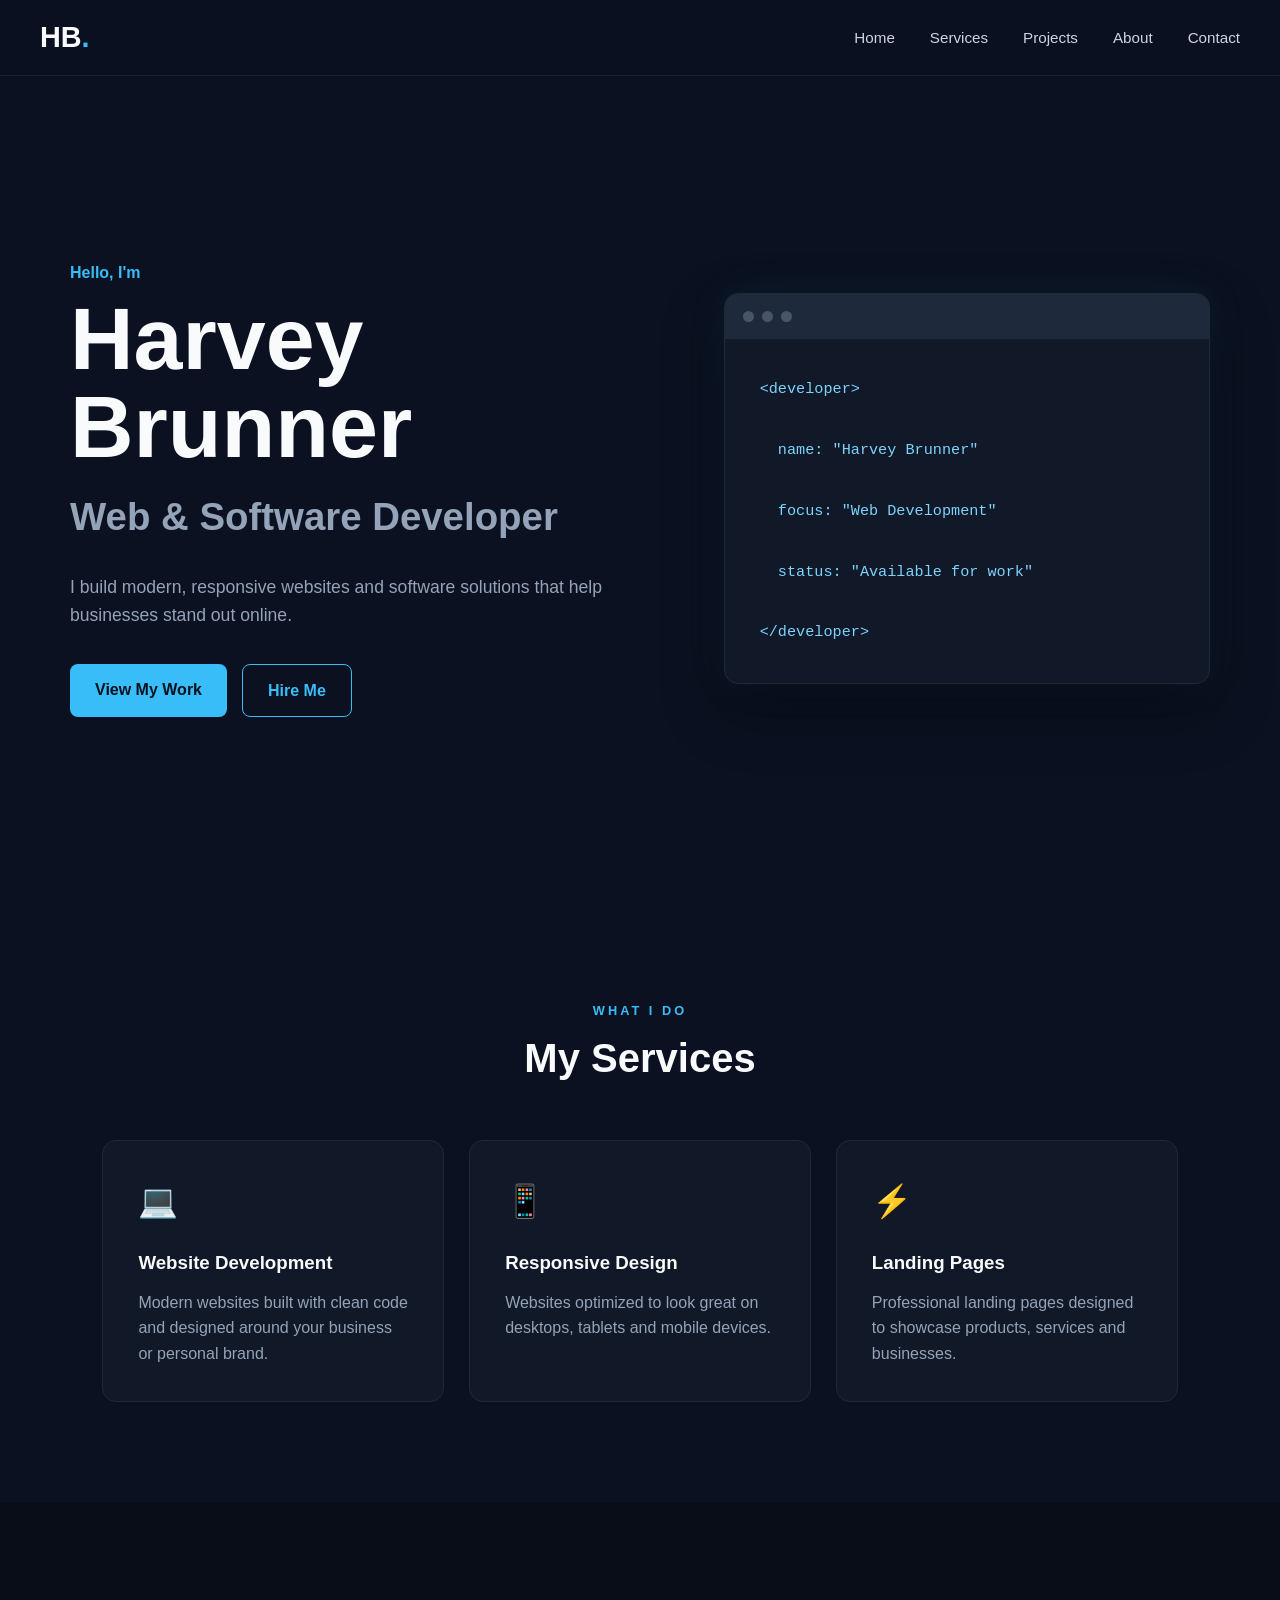
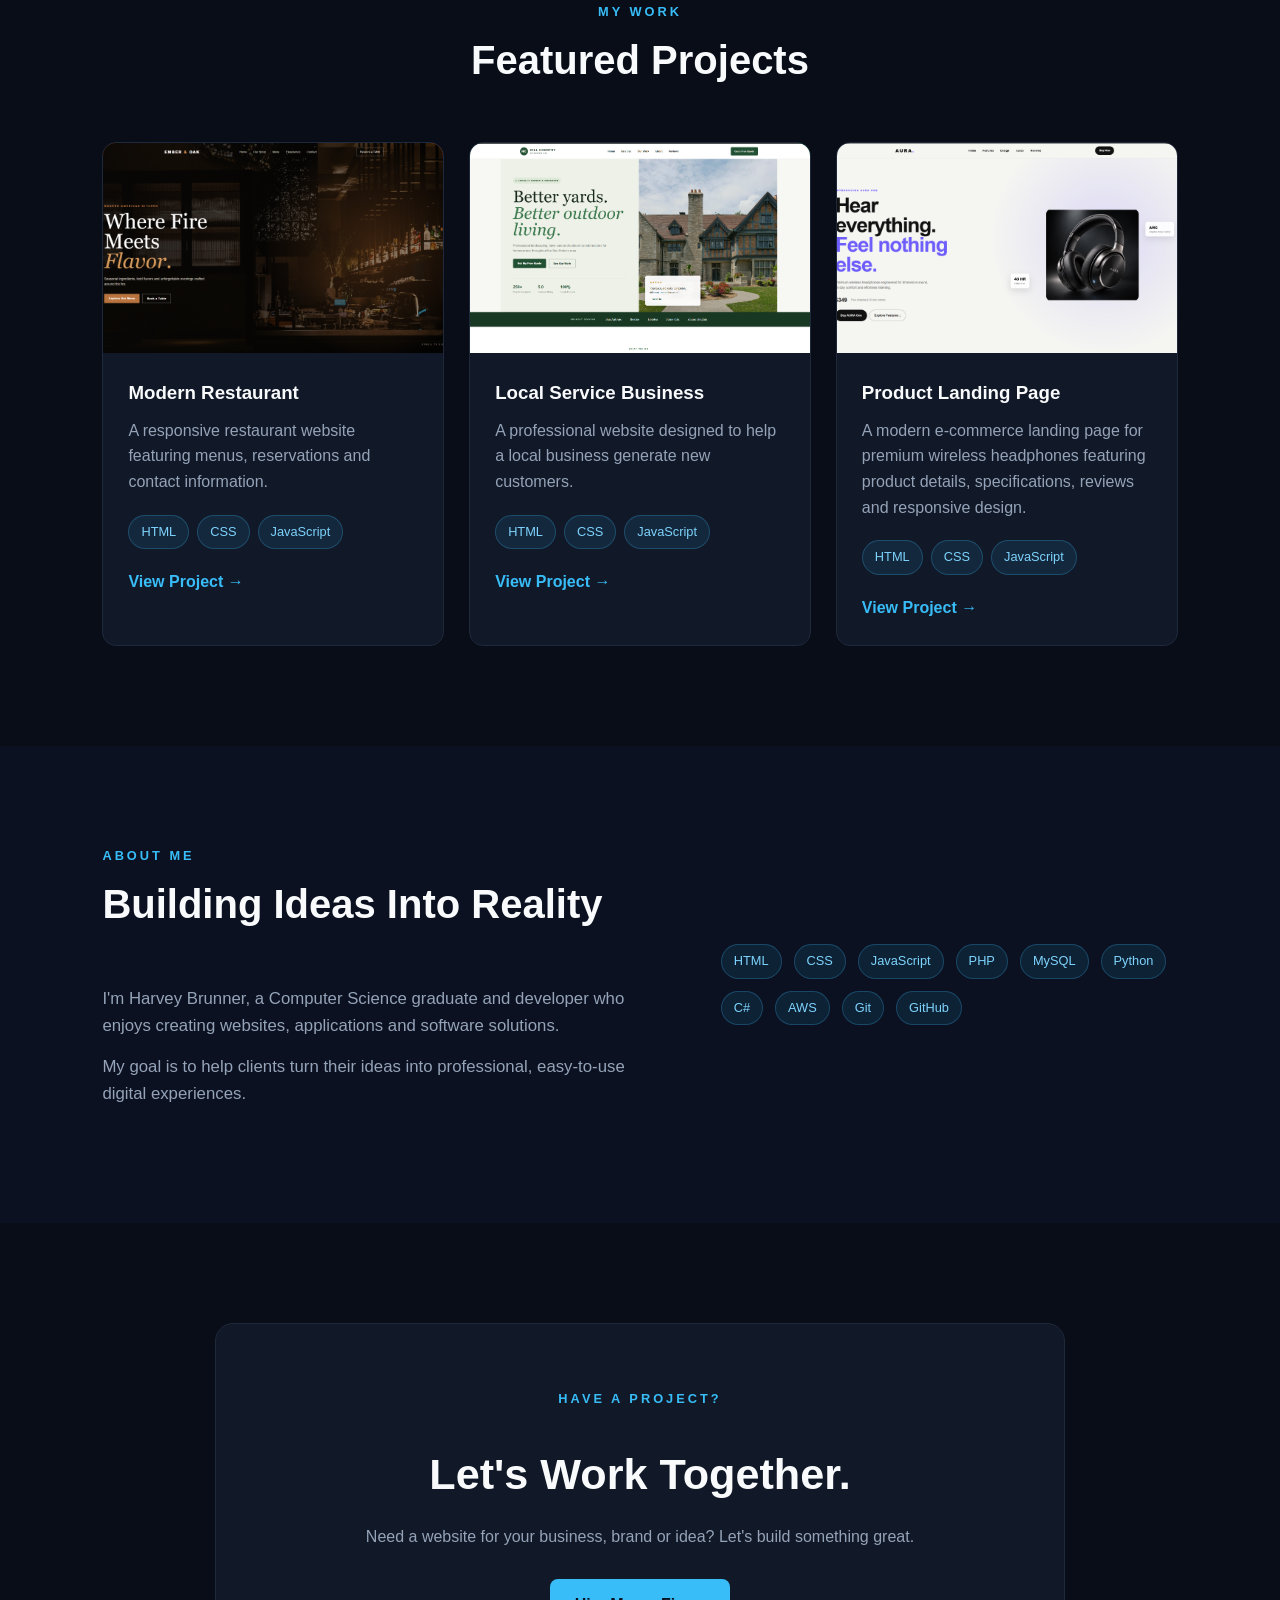
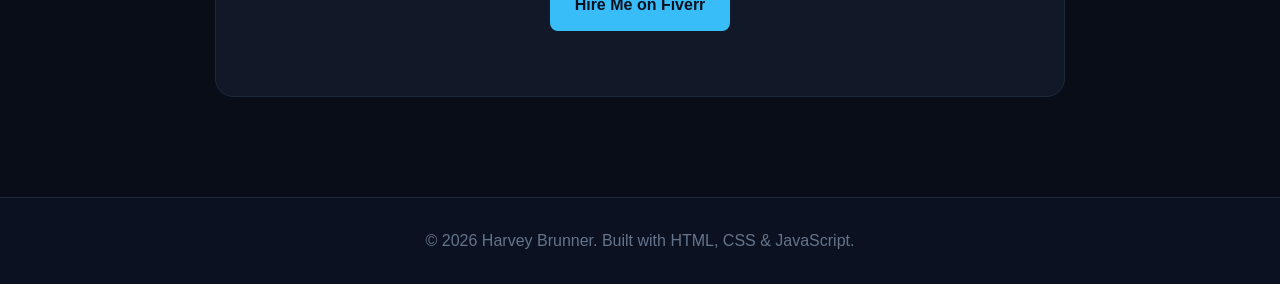
==== index.html @ 47f482a7 "Initial portfolio website" ====
<!DOCTYPE html>
<html lang="en">
<head>
    <meta charset="UTF-8">
    <meta name="viewport" content="width=device-width, initial-scale=1.0">
    <meta name="description" content="Harvey Brunner - Web and Software Developer Portfolio">
    <title>Harvey Brunner | Web Developer</title>

    <link rel="stylesheet" href="style.css">
</head>

<body>

    <!-- Navigation -->
    <header>
        <nav class="navbar">
            <a href="#home" class="logo">HB<span>.</span></a>

            <ul class="nav-links">
                <li><a href="#home">Home</a></li>
                <li><a href="#services">Services</a></li>
                <li><a href="#projects">Projects</a></li>
                <li><a href="#about">About</a></li>
                <li><a href="#contact">Contact</a></li>
            </ul>

            <button class="menu-btn" aria-label="Open navigation menu">☰</button>
        </nav>
    </header>


    <!-- Hero -->
    <main>

        <section id="home" class="hero">

            <div class="hero-content">
                <p class="intro">Hello, I'm</p>

                <h1>Harvey Brunner</h1>

                <h2>Web & Software Developer</h2>

                <p class="hero-description">
                    I build modern, responsive websites and software
                    solutions that help businesses stand out online.
                </p>

                <div class="hero-buttons">
                    <a href="#projects" class="btn primary-btn">
                        View My Work
                    </a>

                    <a href="#contact" class="btn secondary-btn">
                        Hire Me
                    </a>
                </div>
            </div>

            <div class="code-card">
                <div class="code-top">
                    <span></span>
                    <span></span>
                    <span></span>
                </div>

                <pre><code>&lt;developer&gt;

  name: "Harvey Brunner"

  focus: "Web Development"

  status: "Available for work"

&lt;/developer&gt;</code></pre>
            </div>

        </section>


        <!-- Services -->
        <section id="services" class="section">

            <div class="section-heading">
                <p>WHAT I DO</p>
                <h2>My Services</h2>
            </div>

            <div class="card-grid">

                <article class="card">
                    <div class="card-icon">💻</div>
                    <h3>Website Development</h3>
                    <p>
                        Modern websites built with clean code and designed
                        around your business or personal brand.
                    </p>
                </article>

                <article class="card">
                    <div class="card-icon">📱</div>
                    <h3>Responsive Design</h3>
                    <p>
                        Websites optimized to look great on desktops,
                        tablets and mobile devices.
                    </p>
                </article>

                <article class="card">
                    <div class="card-icon">⚡</div>
                    <h3>Landing Pages</h3>
                    <p>
                        Professional landing pages designed to showcase
                        products, services and businesses.
                    </p>
                </article>

            </div>

        </section>


        <!-- Projects -->
        <section id="projects" class="section projects-section">

            <div class="section-heading">
                <p>MY WORK</p>
                <h2>Featured Projects</h2>
            </div>

            <div class="project-grid">

                <article class="project-card">

                   <div class="project-image restaurant">
                        <img
                             src="images/restaurant-preview.png"
                             alt="Ember and Oak restaurant website"
                        >
                        </div>

                    <div class="project-info">
                        <h3>Modern Restaurant</h3>

                        <p>
                            A responsive restaurant website featuring
                            menus, reservations and contact information.
                        </p>

                        <div class="tags">
                            <span>HTML</span>
                            <span>CSS</span>
                            <span>JavaScript</span>
                        </div>

                       <a href="projects/restaurant/index.html"
                          class="project-link"
                          target="_blank">
                          View Project →
                       </a>
                    </div>

                </article>


                <article class="project-card">

                   <div class="project-image business">
                        <img
                        src="./images/landscaping-preview.png"
                        alt="Hill Country Outdoor Co. landscaping website"
                        >
                    </div>
                    <div class="project-info">
                        <h3>Local Service Business</h3>

                        <p>
                            A professional website designed to help a
                            local business generate new customers.
                        </p>

                        <div class="tags">
                            <span>HTML</span>
                            <span>CSS</span>
                            <span>JavaScript</span>
                        </div>

                        <a href="projects/landscaping/index.html"
                            class="project-link"
                            target="_blank">
                              View Project →
                        </a>
                    </div>

                </article>

                <article class="project-card">

                  <div class="project-image product">
                       <img
                       src="images/product-preview.png"
                       alt="AURA premium headphones product landing page">
                  </div>

    <div class="project-info">

        <h3>Product Landing Page</h3>

        <p>
            A modern e-commerce landing page for premium wireless
            headphones featuring product details, specifications,
            reviews and responsive design.
        </p>

        <div class="tags">
            <span>HTML</span>
            <span>CSS</span>
            <span>JavaScript</span>
        </div>

        <a
            href="projects/product/index.html"
            class="project-link"
            target="_blank">
            View Project →
        </a>

    </div>

</article>

            </div>

        </section>


        <!-- About -->
        <section id="about" class="section">

            <div class="about-container">

                <div>
                    <div class="section-heading left">
                        <p>ABOUT ME</p>
                        <h2>Building Ideas Into Reality</h2>
                    </div>

                    <p class="about-text">
                        I'm Harvey Brunner, a Computer Science graduate
                        and developer who enjoys creating websites,
                        applications and software solutions.
                    </p>

                    <p class="about-text">
                        My goal is to help clients turn their ideas into
                        professional, easy-to-use digital experiences.
                    </p>
                </div>

                <div class="skills">
                    <span>HTML</span>
                    <span>CSS</span>
                    <span>JavaScript</span>
                    <span>PHP</span>
                    <span>MySQL</span>
                    <span>Python</span>
                    <span>C#</span>
                    <span>AWS</span>
                    <span>Git</span>
                    <span>GitHub</span>
                </div>

            </div>

        </section>


        <!-- Contact -->
        <section id="contact" class="section contact-section">

            <div class="contact-box">

                <p class="contact-small">HAVE A PROJECT?</p>

                <h2>Let's Work Together.</h2>

                <p>
                    Need a website for your business, brand or idea?
                    Let's build something great.
                </p>

                <a href="#" class="btn primary-btn">
                    Hire Me on Fiverr
                </a>

            </div>

        </section>

    </main>


    <footer>
        <p>© 2026 Harvey Brunner. Built with HTML, CSS & JavaScript.</p>
    </footer>


    <script src="script.js"></script>

</body>
</html>
---- style.css ----
/* =========================
   GLOBAL STYLES
========================= */

* {
    margin: 0;
    padding: 0;
    box-sizing: border-box;
}

html {
    scroll-behavior: smooth;
}

body {
    font-family: Arial, Helvetica, sans-serif;
    background: #0b1120;
    color: #f8fafc;
    line-height: 1.6;
}

a {
    text-decoration: none;
    color: inherit;
}

ul {
    list-style: none;
}

.section {
    padding: 100px 8%;
}


/* =========================
   NAVIGATION
========================= */

header {
    position: sticky;
    top: 0;
    z-index: 1000;
    background: rgba(11, 17, 32, 0.92);
    backdrop-filter: blur(12px);
    border-bottom: 1px solid rgba(255, 255, 255, 0.08);
}

.navbar {
    max-width: 1200px;
    margin: auto;
    height: 75px;

    display: flex;
    align-items: center;
    justify-content: space-between;
}

.logo {
    font-size: 1.8rem;
    font-weight: 800;
}

.logo span {
    color: #38bdf8;
}

.nav-links {
    display: flex;
    gap: 35px;
}

.nav-links a {
    color: #cbd5e1;
    font-size: 0.95rem;
    transition: 0.3s;
}

.nav-links a:hover {
    color: #38bdf8;
}

.menu-btn {
    display: none;
    border: none;
    background: transparent;
    color: white;
    font-size: 1.8rem;
    cursor: pointer;
}


/* =========================
   HERO
========================= */

.hero {
    min-height: calc(100vh - 75px);

    max-width: 1200px;
    margin: auto;
    padding: 80px 30px;

    display: grid;
    grid-template-columns: 1.2fr 1fr;
    align-items: center;
    gap: 70px;
}

.intro {
    color: #38bdf8;
    font-weight: 700;
    margin-bottom: 10px;
}

.hero h1 {
    font-size: clamp(3rem, 7vw, 5.5rem);
    line-height: 1;
    margin-bottom: 15px;
}

.hero h2 {
    color: #94a3b8;
    font-size: clamp(1.5rem, 3vw, 2.4rem);
    margin-bottom: 25px;
}

.hero-description {
    max-width: 600px;
    color: #94a3b8;
    font-size: 1.1rem;
    margin-bottom: 35px;
}

.hero-buttons {
    display: flex;
    gap: 15px;
    flex-wrap: wrap;
}


/* =========================
   BUTTONS
========================= */

.btn {
    display: inline-block;
    padding: 13px 25px;
    border-radius: 8px;
    font-weight: 700;
    transition: 0.3s;
}

.primary-btn {
    background: #38bdf8;
    color: #08111f;
}

.primary-btn:hover {
    background: #7dd3fc;
    transform: translateY(-3px);
}

.secondary-btn {
    border: 1px solid #38bdf8;
    color: #38bdf8;
}

.secondary-btn:hover {
    background: rgba(56, 189, 248, 0.1);
    transform: translateY(-3px);
}


/* =========================
   CODE CARD
========================= */

.code-card {
    background: #111827;
    border: 1px solid #1e293b;
    border-radius: 14px;
    overflow: hidden;

    box-shadow:
        0 25px 60px rgba(0, 0, 0, 0.35),
        0 0 40px rgba(56, 189, 248, 0.08);
}

.code-top {
    height: 45px;
    background: #1e293b;

    display: flex;
    align-items: center;
    gap: 8px;
    padding-left: 18px;
}

.code-top span {
    width: 11px;
    height: 11px;
    border-radius: 50%;
    background: #475569;
}

.code-card pre {
    padding: 35px;
    overflow-x: auto;
}

.code-card code {
    color: #7dd3fc;
    font-family: Consolas, monospace;
    font-size: 0.95rem;
    line-height: 2;
}


/* =========================
   SECTION HEADINGS
========================= */

.section-heading {
    text-align: center;
    margin-bottom: 50px;
}

.section-heading p {
    color: #38bdf8;
    font-size: 0.8rem;
    font-weight: 800;
    letter-spacing: 3px;
    margin-bottom: 5px;
}

.section-heading h2 {
    font-size: 2.5rem;
}

.section-heading.left {
    text-align: left;
}


/* =========================
   SERVICES
========================= */

.card-grid {
    max-width: 1200px;
    margin: auto;

    display: grid;
    grid-template-columns: repeat(3, 1fr);
    gap: 25px;
}

.card {
    background: #111827;
    border: 1px solid #1e293b;
    border-radius: 14px;
    padding: 35px;

    transition: 0.3s;
}

.card:hover {
    transform: translateY(-8px);
    border-color: #38bdf8;
}

.card-icon {
    font-size: 2rem;
    margin-bottom: 20px;
}

.card h3 {
    margin-bottom: 12px;
}

.card p {
    color: #94a3b8;
}


/* =========================
   PROJECTS
========================= */

.projects-section {
    background: #080d18;
}

.project-grid {
    max-width: 1200px;
    margin: auto;

    display: grid;
    grid-template-columns: repeat(3, 1fr);
    gap: 25px;
}

.project-card {
    background: #111827;
    border: 1px solid #1e293b;
    border-radius: 14px;
    overflow: hidden;

    transition: 0.3s;
}

.project-card:hover {
    transform: translateY(-8px);
    border-color: #38bdf8;
}

.project-image {
    height: 210px;

    display: flex;
    align-items: center;
    justify-content: center;

    font-size: 1.3rem;
    font-weight: 800;

    overflow: hidden;
}
.project-image img {
    width: 100%;
    height: 100%;
    object-fit: cover;
    object-position: top;
    display: block;

    transition: transform 0.4s ease;
}

.project-card:hover .project-image img {
    transform: scale(1.04);
}

.restaurant {
    background: linear-gradient(135deg, #7c2d12, #ea580c);
}

.business {
    background: linear-gradient(135deg, #14532d, #22c55e);
}

.landing {
    background: linear-gradient(135deg, #312e81, #8b5cf6);
}

.project-info {
    padding: 25px;
}

.project-info h3 {
    margin-bottom: 10px;
}

.project-info p {
    color: #94a3b8;
    margin-bottom: 20px;
}

.tags {
    display: flex;
    gap: 8px;
    flex-wrap: wrap;
    margin-bottom: 20px;
}

.tags span,
.skills span {
    background: rgba(56, 189, 248, 0.1);
    color: #7dd3fc;
    border: 1px solid rgba(56, 189, 248, 0.25);

    padding: 6px 12px;
    border-radius: 20px;
    font-size: 0.8rem;
}

.project-link {
    color: #38bdf8;
    font-weight: 700;
}


/* =========================
   ABOUT
========================= */

.about-container {
    max-width: 1100px;
    margin: auto;

    display: grid;
    grid-template-columns: 1.2fr 1fr;
    gap: 70px;
    align-items: center;
}

.about-text {
    color: #94a3b8;
    margin-bottom: 15px;
    font-size: 1.05rem;
}

.skills {
    display: flex;
    flex-wrap: wrap;
    gap: 12px;
}


/* =========================
   CONTACT
========================= */

.contact-section {
    background: #080d18;
}

.contact-box {
    max-width: 850px;
    margin: auto;
    text-align: center;

    background: #111827;
    border: 1px solid #1e293b;
    border-radius: 18px;

    padding: 65px 30px;
}

.contact-small {
    color: #38bdf8 !important;
    font-size: 0.8rem;
    font-weight: 800;
    letter-spacing: 3px;
}

.contact-box h2 {
    font-size: 2.7rem;
    margin: 8px 0 15px;
}

.contact-box p {
    color: #94a3b8;
    margin-bottom: 30px;
}


/* =========================
   FOOTER
========================= */

footer {
    padding: 30px;
    text-align: center;
    color: #64748b;
    border-top: 1px solid #1e293b;
}


/* =========================
   MOBILE
========================= */

@media (max-width: 850px) {

    .navbar {
        padding: 0 25px;
    }

    .menu-btn {
        display: block;
    }

    .nav-links {
        position: absolute;
        top: 75px;
        left: 0;

        width: 100%;
        padding: 25px;

        background: #0b1120;

        flex-direction: column;
        align-items: center;

        display: none;

        border-bottom: 1px solid #1e293b;
    }

    .nav-links.active {
        display: flex;
    }

    .hero {
        grid-template-columns: 1fr;
        padding-top: 70px;
        padding-bottom: 70px;
    }

    .card-grid,
    .project-grid {
        grid-template-columns: 1fr;
    }

    .about-container {
        grid-template-columns: 1fr;
        gap: 35px;
    }

    .section {
        padding: 75px 25px;
    }
}


@media (max-width: 500px) {

    .hero h1 {
        font-size: 3rem;
    }

    .hero-buttons {
        flex-direction: column;
    }

    .btn {
        text-align: center;
    }

    .contact-box h2 {
        font-size: 2rem;
    }

}
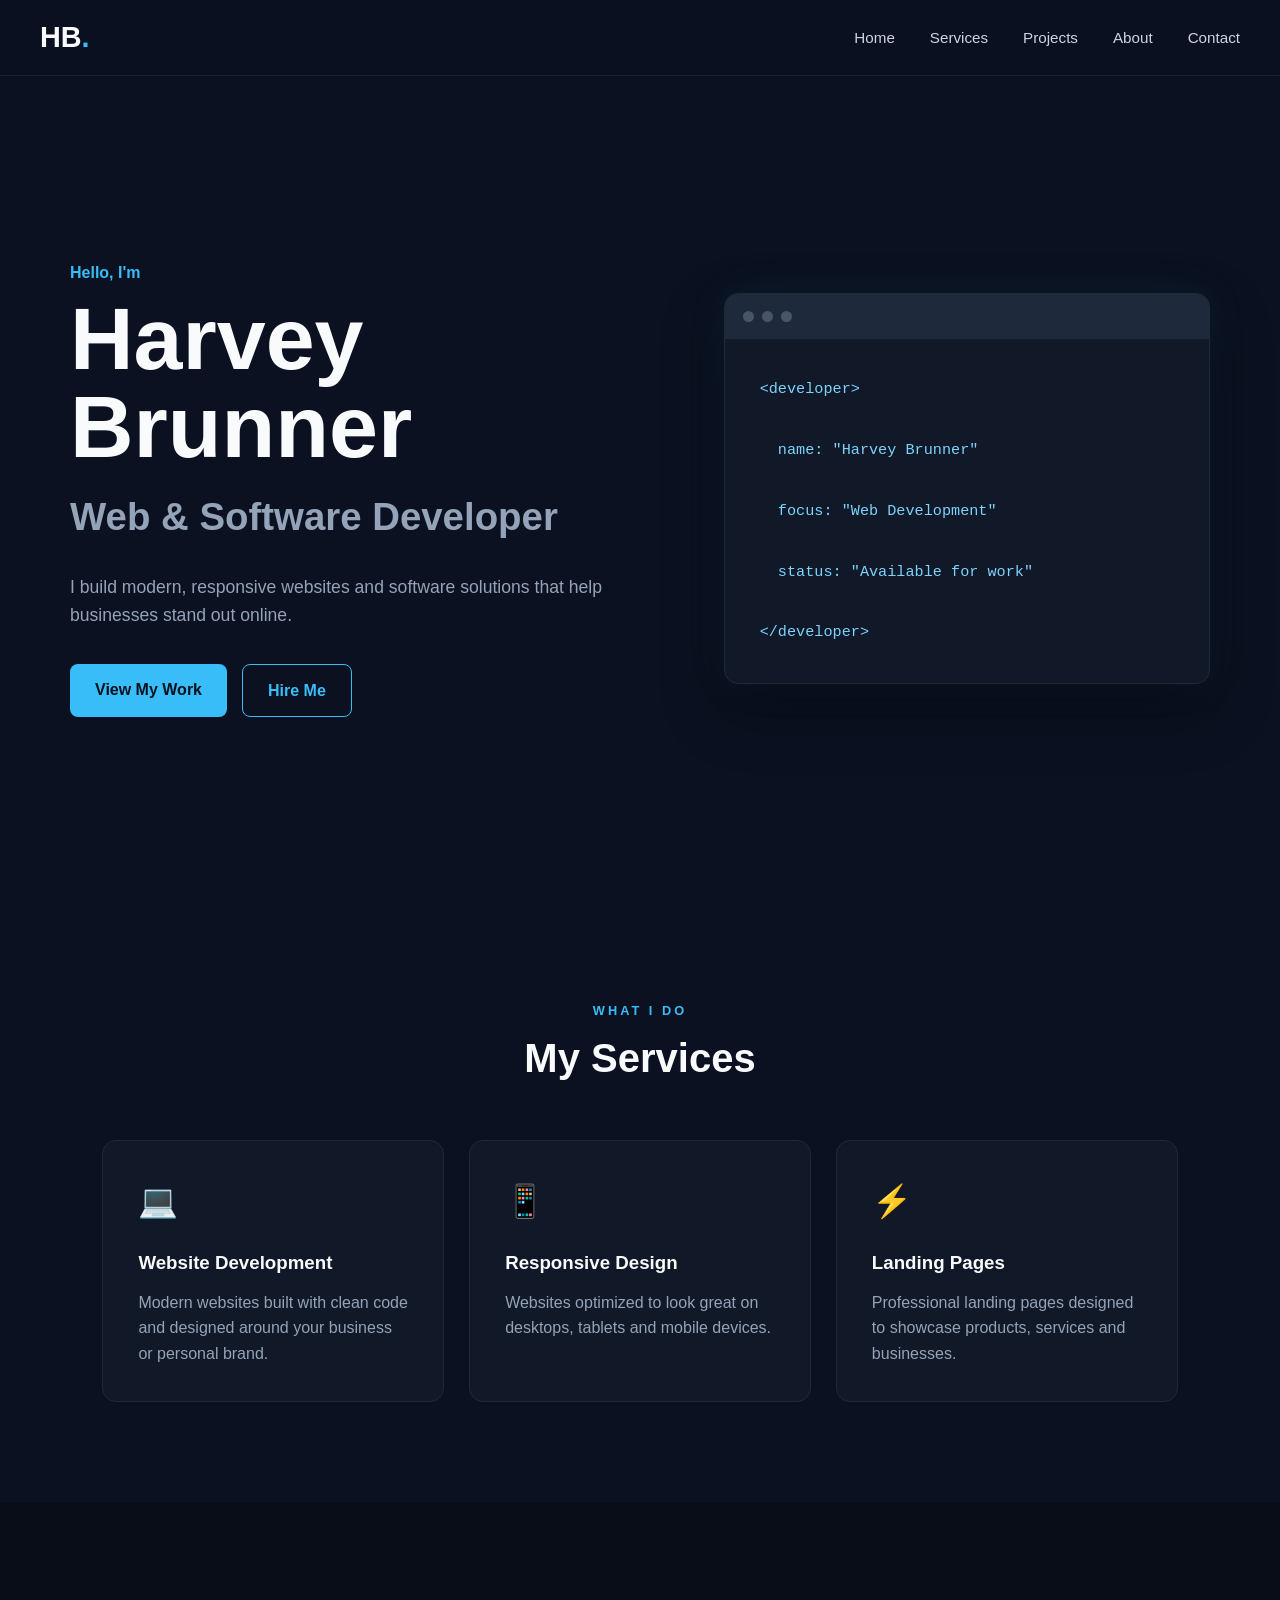
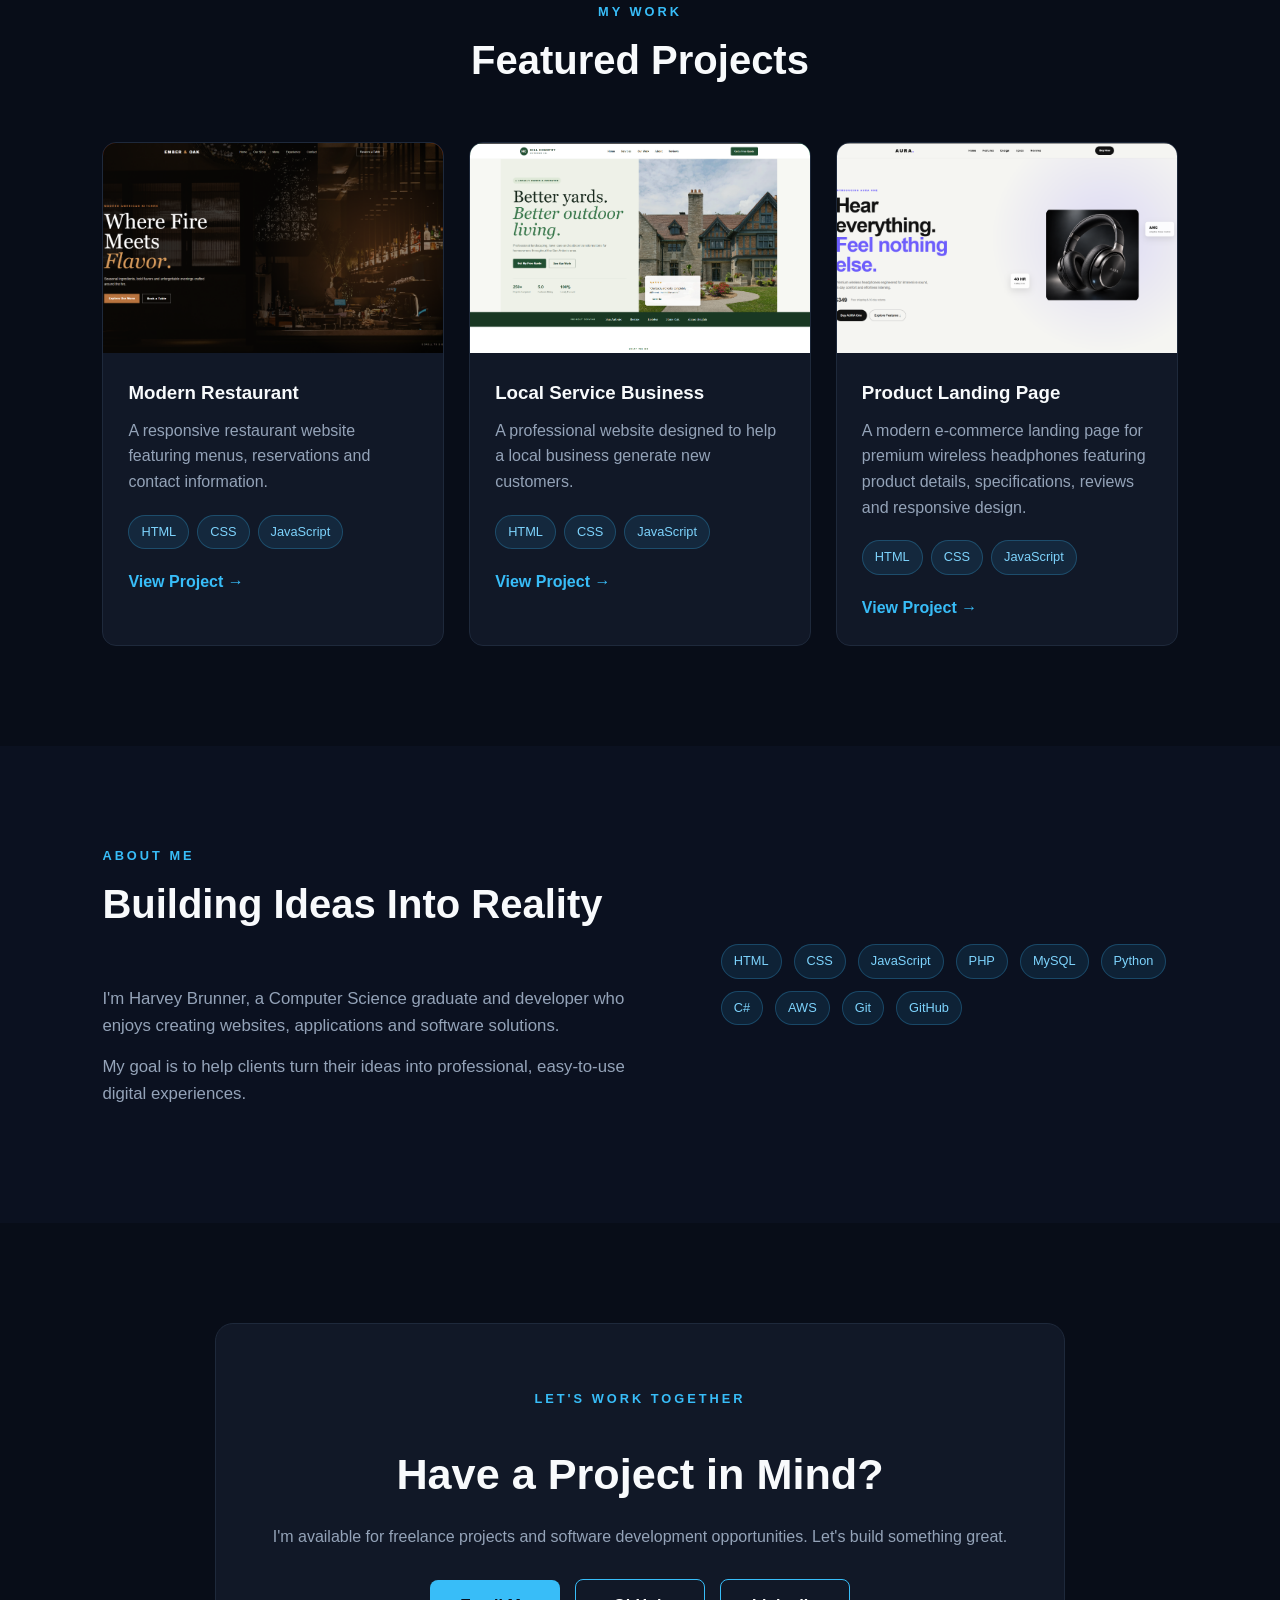
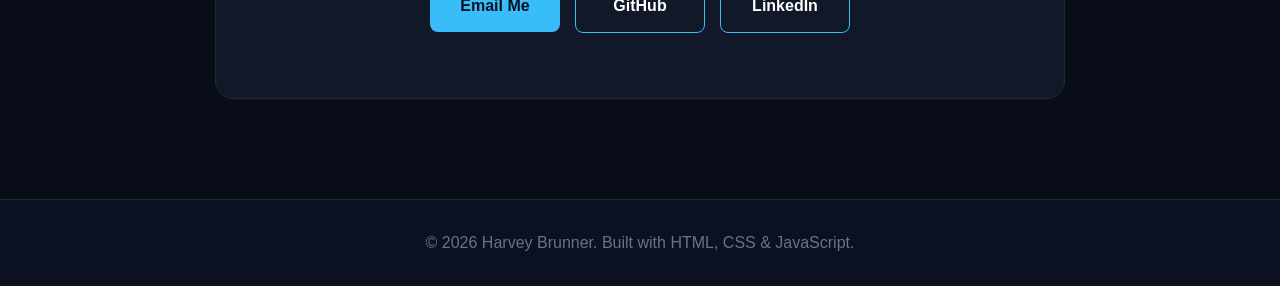
==== commit a71b9d1d: "Update portfolio contact links" ====
--- a/index.html
+++ b/index.html
@@ -275,37 +275,52 @@
         </section>
 
 
-        <!-- Contact -->
-        <section id="contact" class="section contact-section">
-
-            <div class="contact-box">
-
-                <p class="contact-small">HAVE A PROJECT?</p>
-
-                <h2>Let's Work Together.</h2>
-
-                <p>
-                    Need a website for your business, brand or idea?
-                    Let's build something great.
-                </p>
-
-                <a href="#" class="btn primary-btn">
-                    Hire Me on Fiverr
-                </a>
-
-            </div>
-
-        </section>
-
-    </main>
-
-
-    <footer>
-        <p>© 2026 Harvey Brunner. Built with HTML, CSS & JavaScript.</p>
-    </footer>
-
-
-    <script src="script.js"></script>
+       <!-- Contact -->
+<section id="contact" class="section contact-section">
+
+    <div class="contact-box">
+
+        <p class="contact-small">LET'S WORK TOGETHER</p>
+
+        <h2>Have a Project in Mind?</h2>
+
+        <p>
+            I'm available for freelance projects and software development
+            opportunities. Let's build something great.
+        </p>
+
+        <div class="contact-buttons">
+
+            <a href="mailto:derricobrunner@gmail.com"
+               class="btn primary-btn">
+                Email Me
+            </a>
+
+            <a href="https://github.com/rikujo205"
+               class="btn secondary-btn"
+               target="_blank"
+               rel="noopener noreferrer">
+                GitHub
+            </a>
+
+            <a href="https://www.linkedin.com/in/harvey-brunner-6ab49a220/"
+               class="btn secondary-btn"
+               target="_blank"
+               rel="noopener noreferrer">
+                LinkedIn
+            </a>
+
+        </div>
+
+    </div>
+
+</section>
+
+<footer>
+    <p>© 2026 Harvey Brunner. Built with HTML, CSS & JavaScript.</p>
+</footer>
+
+<script src="script.js"></script>
 
 </body>
 </html>
--- a/style.css
+++ b/style.css
@@ -453,7 +453,34 @@
     color: #94a3b8;
     margin-bottom: 30px;
 }
-
+.contact-buttons {
+    display: flex;
+    justify-content: center;
+    align-items: center;
+    gap: 15px;
+    flex-wrap: wrap;
+}
+
+.contact-buttons .btn {
+    min-width: 130px;
+    text-align: center;
+}
+
+.contact-buttons .secondary-btn {
+    background: transparent;
+    color: #ffffff;
+    border: 1px solid #38bdf8;
+}
+
+.contact-buttons .secondary-btn:hover {
+    background: #38bdf8;
+    color: #080d18;
+    transform: translateY(-2px);
+}
+
+.contact-buttons .primary-btn:hover {
+    transform: translateY(-2px);
+}
 
 /* =========================
    FOOTER
